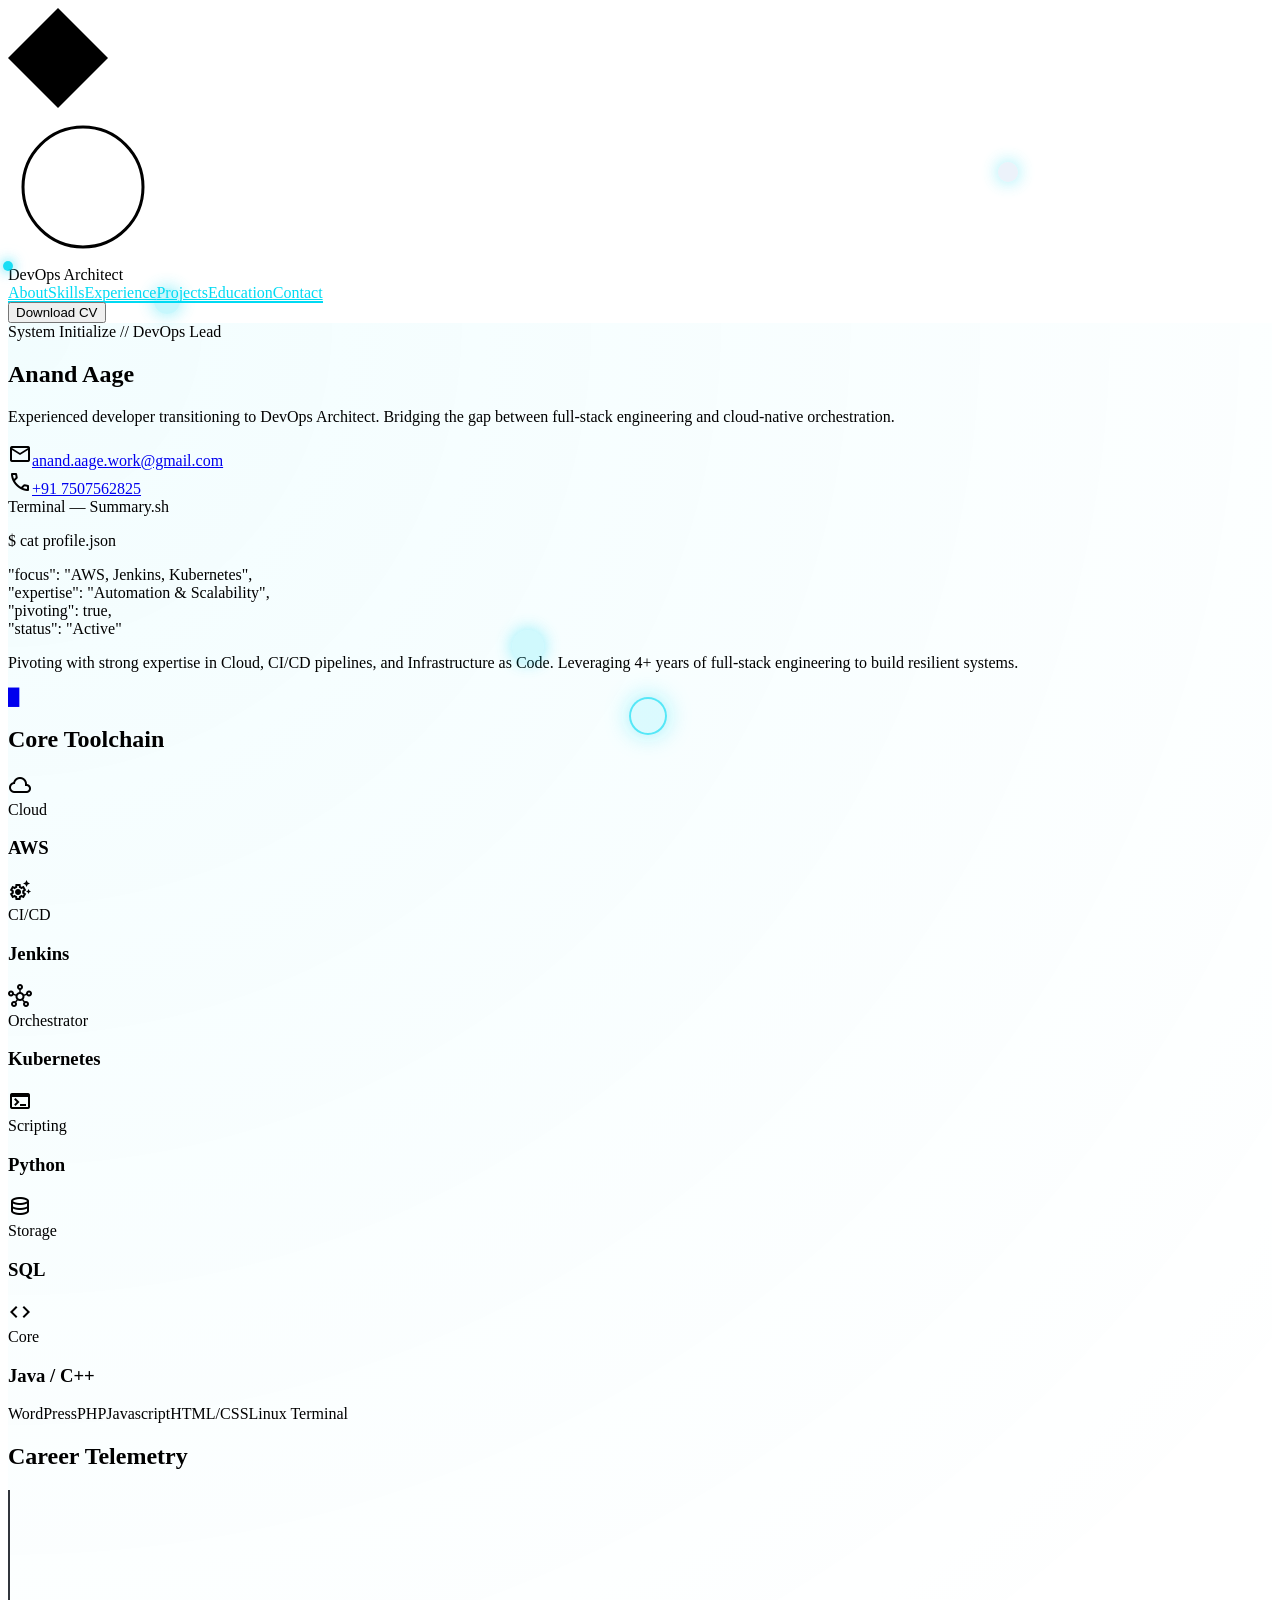
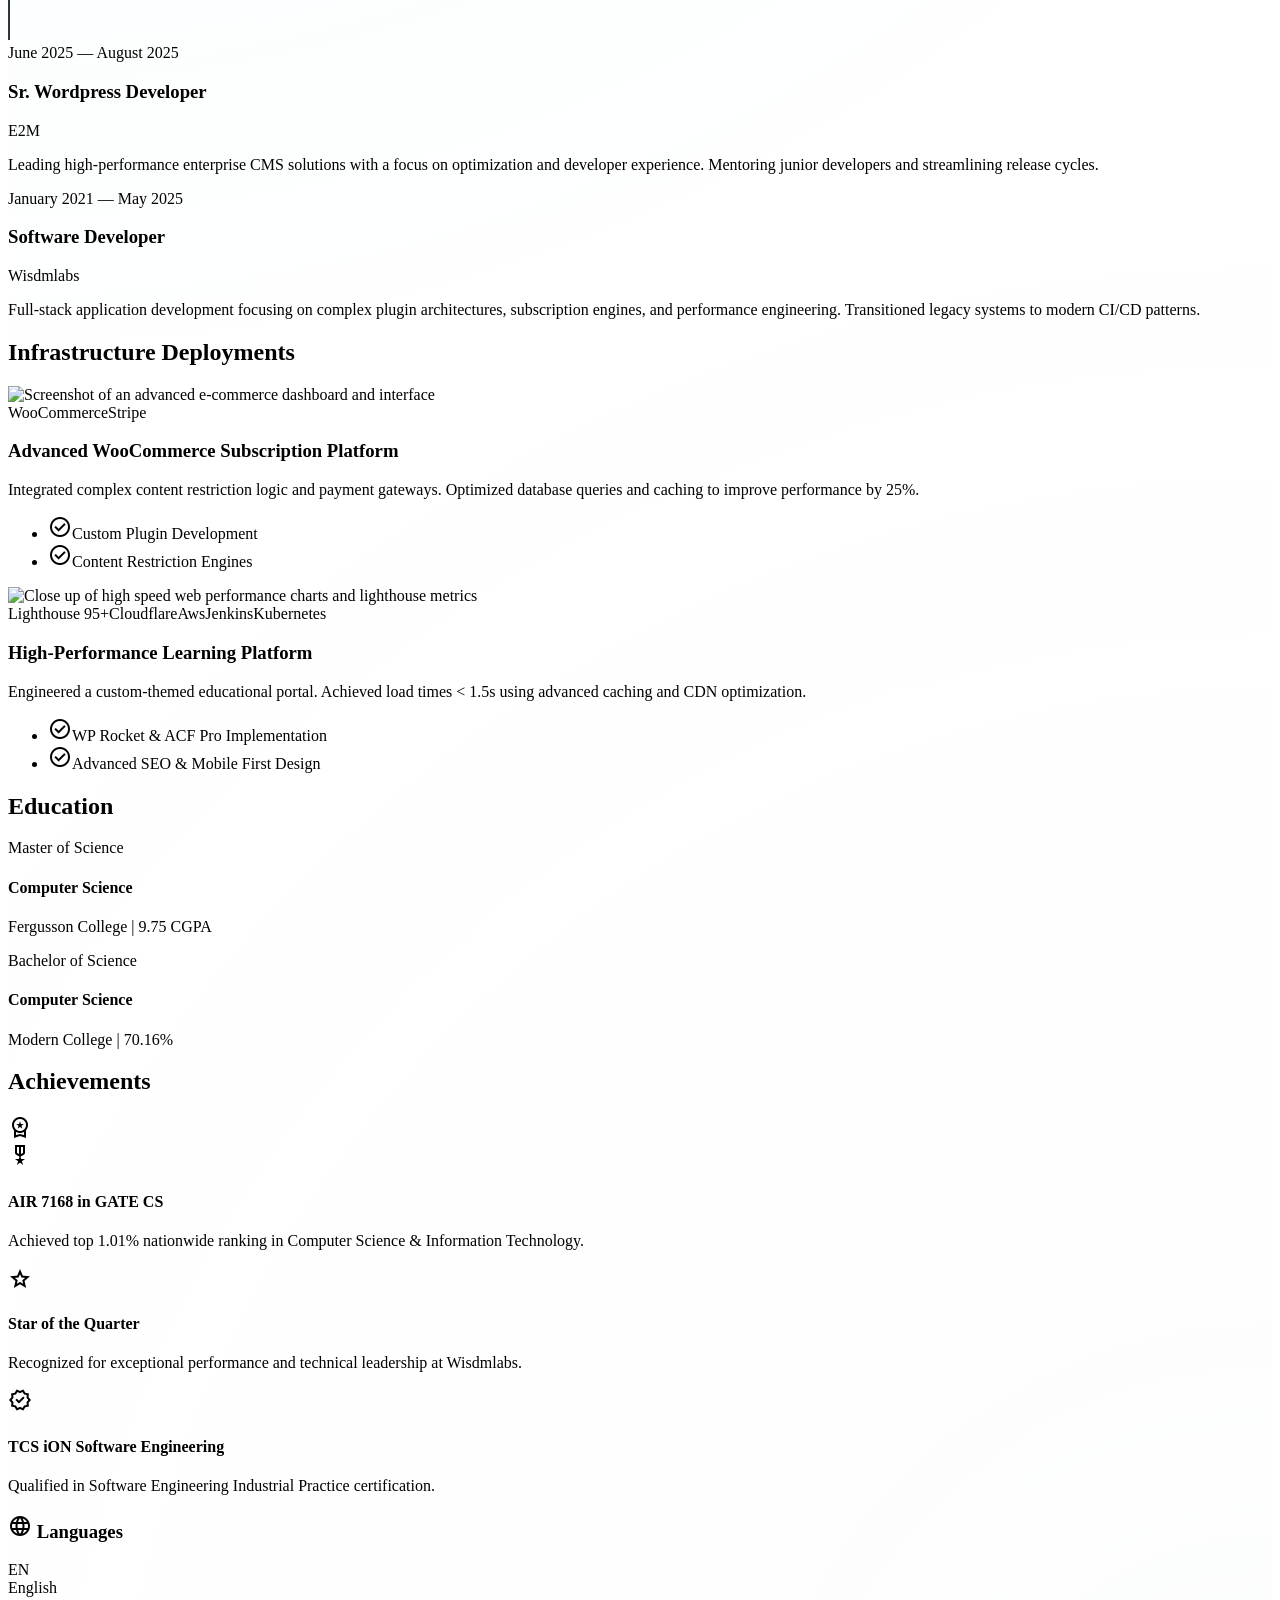
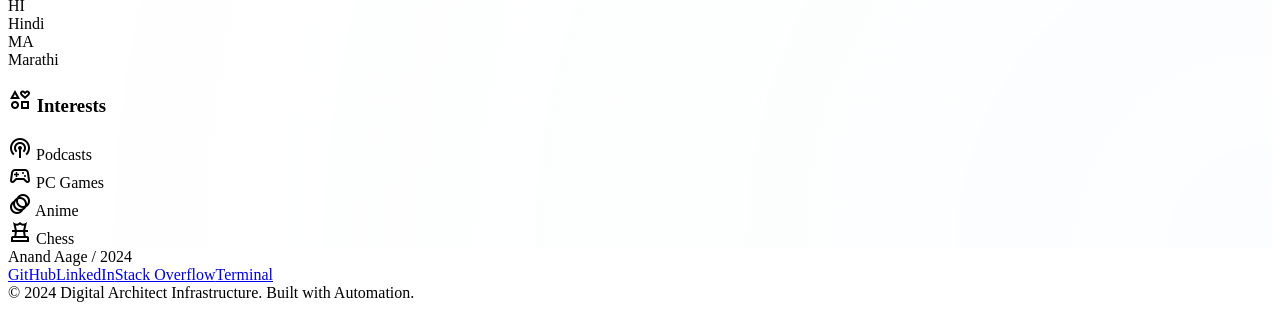
==== index.html @ aa376fa0 "Add structured content files for portfolio: achievements, education, experience, footer, hero, meta," ====
<!DOCTYPE html>
<html class="dark scroll-smooth" lang="en">
<head>
<meta charset="utf-8"/>
<meta content="width=device-width, initial-scale=1.0" name="viewport"/>
<title>Portfolio</title>
<script src="https://cdn.tailwindcss.com?plugins=forms,container-queries"></script>
<link href="https://fonts.googleapis.com/css2?family=Space+Grotesk:wght@300;400;500;600;700&amp;family=Inter:wght@300;400;500;600&amp;family=Manrope:wght@500;700&amp;family=JetBrains+Mono&amp;display=swap" rel="stylesheet"/>
<link href="https://fonts.googleapis.com/css2?family=Material+Symbols+Outlined:wght,FILL@100..700,0..1&amp;display=swap" rel="stylesheet"/>
<script id="tailwind-config">
      tailwind.config = {
        darkMode: "class",
        theme: {
          extend: {
            colors: {
              "on-secondary": "#263046",
              "tertiary": "#afc9ea",
              "on-secondary-fixed-variant": "#3c475d",
              "surface-bright": "#353940",
              "on-background": "#dfe2eb",
              "on-primary": "#00363d",
              "on-secondary-fixed": "#101b30",
              "primary-fixed": "#9cf0ff",
              "secondary-container": "#3e4960",
              "inverse-on-surface": "#2d3137",
              "on-secondary-container": "#adb8d3",
              "on-tertiary-fixed-variant": "#2f4865",
              "primary-container": "#001e22",
              "outline-variant": "#44474c",
              "secondary": "#bbc6e2",
              "primary-fixed-dim": "#00daf3",
              "on-tertiary": "#17324d",
              "inverse-surface": "#dfe2eb",
              "on-error": "#690005",
              "surface-dim": "#10141a",
              "surface-container-low": "#181c22",
              "tertiary-container": "#001b33",
              "on-surface-variant": "#c4c6cc",
              "on-primary-container": "#0090a1",
              "surface-tint": "#00daf3",
              "on-tertiary-fixed": "#001d36",
              "error": "#ffb4ab",
              "secondary-fixed": "#d7e2ff",
              "surface": "#10141a",
              "on-primary-fixed": "#001f24",
              "on-tertiary-container": "#6b85a4",
              "surface-container-highest": "#31353c",
              "on-surface": "#dfe2eb",
              "surface-variant": "#31353c",
              "tertiary-fixed": "#d1e4ff",
              "primary": "#00daf3",
              "surface-container": "#1c2026",
              "inverse-primary": "#006875",
              "outline": "#8e9196",
              "on-error-container": "#ffdad6",
              "secondary-fixed-dim": "#bbc6e2",
              "background": "#10141a",
              "surface-container-high": "#262a31",
              "surface-container-lowest": "#0a0e14",
              "error-container": "#93000a",
              "on-primary-fixed-variant": "#004f58",
              "tertiary-fixed-dim": "#afc9ea"
            },
            fontFamily: {
              "headline": ["Space Grotesk"],
              "body": ["Inter"],
              "label": ["Manrope"],
              "mono": ["JetBrains Mono"]
            },
            borderRadius: {"DEFAULT": "0.125rem", "lg": "0.25rem", "xl": "0.5rem", "full": "0.75rem"},
            animation: {
              'pulse-slow': 'pulse 4s cubic-bezier(0.4, 0, 0.6, 1) infinite',
              'float': 'float 6s ease-in-out infinite',
              'radar': 'radar 2s linear infinite',
              'draw': 'draw 2s ease-out forwards',
              'blink': 'blink 1s step-start infinite',
            },
            keyframes: {
              float: {
                '0%, 100%': { transform: 'translateY(0px) rotate(0deg)' },
                '50%': { transform: 'translateY(-20px) rotate(5deg)' },
              },
              radar: {
                '0%': { transform: 'scale(1)', opacity: '0.5' },
                '100%': { transform: 'scale(2.5)', opacity: '0' },
              },
              draw: {
                'from': { 'stroke-dashoffset': '1000' },
                'to': { 'stroke-dashoffset': '0' }
              },
              blink: {
                '0%, 49%': { opacity: '1' },
                '50%, 100%': { opacity: '0' }
              }
            }
          },
        },
      }
    </script>
<style>
        .material-symbols-outlined {
            font-variation-settings: 'FILL' 0, 'wght' 400, 'GRAD' 0, 'opsz' 24;
        }
        .glass-panel {
            background: rgba(28, 32, 38, 0.7);
            backdrop-filter: blur(12px);
        }
        .ambient-glow-primary {
            box-shadow: 0 0 20px rgba(0, 218, 243, 0.1);
        }
        .hero-gradient {
            background: radial-gradient(circle at 0% 0%, rgba(0, 218, 243, 0.05) 0%, transparent 50%),
                        radial-gradient(circle at 100% 100%, rgba(175, 201, 234, 0.03) 0%, transparent 50%);
        }
        .nav-link.active {
            color: #00daf3;
            border-bottom: 2px solid #00daf3;
        }
        .timeline-line {
            stroke-dasharray: 1000;
            stroke-dashoffset: 1000;
        }
        .timeline-line.animate {
            animation: draw 3s ease-out forwards;
        }
        .hover-card-glow:hover {
            box-shadow: 0 0 30px rgba(0, 218, 243, 0.15);
            border-color: rgba(0, 218, 243, 0.3);
        }
        .floating-bubble {
            position: fixed;
            width: 26px;
            height: 26px;
            border-radius: 9999px;
            background: rgba(0, 218, 243, 0.28);
            box-shadow: 0 0 18px rgba(0, 218, 243, 0.6);
            z-index: 10;
            transition: transform 0.25s ease, opacity 0.25s ease;
            opacity: 0.8;
            cursor: pointer;
        }
        .floating-bubble:hover {
            transform: scale(1.4) translateY(-8px);
            opacity: 1;
            box-shadow: 0 0 32px rgba(0, 218, 243, 0.8);
        }

        #cursor-dot, #cursor-ring {
            position: fixed;
            pointer-events: none;
            z-index: 100;
            mix-blend-mode: screen;
            transform: translate3d(-50%, -50%, 0);
            opacity: 0.95;
        }
        #cursor-dot {
            width: 10px;
            height: 10px;
            border-radius: 50%;
            background: rgba(0, 218, 243, 0.95);
            box-shadow: 0 0 12px rgba(0, 218, 243, 0.85), 0 0 18px rgba(173, 232, 255, 0.45);
        }
        #cursor-ring {
            width: 34px;
            height: 34px;
            border: 2px solid rgba(0, 218, 243, 0.65);
            border-radius: 50%;
            background: rgba(0, 218, 243, 0.12);
            box-shadow: 0 0 24px rgba(0, 218, 243, 0.4);
            transition: width 0.24s ease, height 0.24s ease, border-color 0.24s ease, opacity 0.24s ease;
        }
        .cursor-hover {
            width: 44px !important;
            height: 44px !important;
            border-color: rgba(0, 218, 243, 1) !important;
            opacity: 1 !important;
        }

        @media (pointer: fine) {
            body, a, button, input {
                cursor: none !important;
            }
        }

        @media (pointer: coarse) {
            #cursor-dot, #cursor-ring {
                display: none !important;
            }
            body, a, button, input {
                cursor: auto !important;
            }
        }
    </style>
    <script src="https://cdn.jsdelivr.net/npm/gsap@3.12.2/dist/gsap.min.js"></script>
</head>
<body class="bg-background text-on-background font-body selection:bg-primary/30 relative">
<div class="page-bg fixed inset-0 pointer-events-none overflow-hidden z-0" aria-hidden="true">
<div class="absolute top-20 left-10 text-primary/5 animate-float">
<svg fill="currentColor" height="100" viewbox="0 0 100 100" width="100"><path d="M50 0 L100 50 L50 100 L0 50 Z"></path></svg>
</div>
<div class="absolute bottom-40 right-10 text-primary/5 animate-float" style="animation-delay: 2s;">
<svg fill="currentColor" height="150" viewbox="0 0 100 100" width="150"><circle cx="50" cy="50" fill="none" r="40" stroke="currentColor" stroke-width="2"></circle></svg>
</div>
</div>
<div id="floating-bubbles" class="floating-bubbles fixed inset-0 z-10" aria-hidden="true">
    <div class="floating-bubble" data-speed="0.18" style="left: 12%; top: 32%; pointer-events: auto;"></div>
    <div class="floating-bubble" data-speed="0.24" style="left: 78%; top: 18%; width: 20px; height: 20px; background: rgba(175, 201, 234, 0.3); pointer-events: auto;"></div>
    <div class="floating-bubble" data-speed="0.12" style="left: 40%; top: 70%; width: 32px; height: 32px; background: rgba(0, 218, 243, 0.2); pointer-events: auto;"></div>
</div>
<div id="cursor-dot"></div>
<div id="cursor-ring"></div>
<header class="site-header fixed top-0 w-full z-50 bg-[#0D1B2A]/70 backdrop-blur-xl shadow-[0_0_20px_rgba(0,218,243,0.1)]">
<div class="site-header__inner flex justify-between items-center px-8 py-4 max-w-7xl mx-auto">
<div class="site-brand text-2xl font-black text-[#00daf3] tracking-tighter font-headline"></div>
<nav class="site-nav hidden md:flex items-center space-gap-8 gap-8" aria-label="Primary">
<div class="site-nav__links flex items-center gap-8" id="nav-links"></div>
</nav>
<button type="button" class="site-header__cv bg-gradient-to-br from-primary to-on-primary-container px-6 py-2 rounded-lg text-on-primary font-headline font-bold text-sm scale-95 active:scale-90 transition-all hover:scale-100 hover:shadow-[0_0_15px_rgba(0,218,243,0.5)]"></button>
</div>
</header>
<main class="site-main relative z-10 pt-24 pb-20 max-w-7xl mx-auto px-6 md:px-12 hero-gradient">
<section class="hero section-about mb-32 mt-12 grid grid-cols-1 lg:grid-cols-12 gap-12 items-center" id="about">
<div class="hero__intro lg:col-span-7">
<span class="hero__eyebrow font-label text-primary text-sm tracking-[0.2em] uppercase mb-4 block animate-pulse"></span>
<h1 class="hero__title font-headline text-6xl md:text-8xl font-bold tracking-tighter text-on-surface mb-6 leading-none">
                <span class="hero__name-first"></span><span class="hero__name-accent text-primary"></span>
</h1>
<p class="hero__tagline text-xl md:text-2xl text-on-surface-variant font-light leading-relaxed mb-8 max-w-2xl"></p>
<div class="hero__contact flex flex-wrap gap-4 items-center">
<div class="hero__contact-chips flex flex-wrap gap-4 items-center"></div>
</div>
</div>
<div class="hero__aside lg:col-span-5 relative">
<div class="hero-terminal bg-surface-container-lowest p-1 rounded-2xl border border-outline-variant/20 shadow-2xl relative overflow-hidden group hover:shadow-primary/10 transition-shadow">
<div class="hero-terminal__chrome flex items-center gap-2 px-4 py-3 bg-surface-container-highest/50 rounded-t-xl">
<div class="flex gap-1.5">
<div class="w-3 h-3 rounded-full bg-red-500/50"></div>
<div class="w-3 h-3 rounded-full bg-yellow-500/50"></div>
<div class="w-3 h-3 rounded-full bg-green-500/50"></div>
</div>
<span class="hero-terminal__title text-[10px] font-mono text-outline uppercase tracking-widest ml-4"></span>
</div>
<div class="hero-terminal__body-wrap p-6 font-mono text-sm leading-relaxed space-y-4">
<p class="hero-terminal__prompt text-secondary"><span class="hero-terminal__command"></span></p>
<div class="hero-terminal__json pl-4 text-on-surface-variant"></div>
<p class="hero-terminal__body text-on-surface/80"></p>
<p class="hero-terminal__footer text-on-surface/80">
    <a class="hero-terminal__cursor-link inline-block animate-blink cursor-pointer hover:text-primary transition-colors" href="#">█</a>
</p>
</div>
</div>
</div>
</section>
<section class="section-toolchain section-skills mb-32" id="skills">
<div class="section-heading section-toolchain__heading flex items-center justify-between mb-12">
<h2 class="section-heading__title font-headline text-4xl font-bold tracking-tight"><span class="section-heading__plain"></span> <span class="section-heading__accent text-primary"></span></h2>
<div class="section-heading__rule h-[1px] flex-grow ml-8 bg-gradient-to-r from-outline-variant/30 to-transparent"></div>
</div>
<div class="toolchain-grid grid grid-cols-2 md:grid-cols-4 lg:grid-cols-6 gap-4"></div>
<div class="skill-tags mt-8 flex flex-wrap gap-2"></div>
</section>
<section class="section-career section-experience mb-32" id="experience">
<h2 class="section-career__title font-headline text-4xl font-bold tracking-tight mb-12"><span class="section-career__plain"></span> <span class="section-career__accent text-primary"></span></h2>
<div class="timeline relative pl-8">
<div class="timeline__rail absolute left-0 top-0 bottom-0 w-1 overflow-hidden pointer-events-none">
<svg class="h-full w-2" preserveaspectratio="none">
<line stroke="#31353c" stroke-width="2" x1="1" x2="1" y1="0" y2="100%"></line>
<line class="timeline-line animate" stroke="#00daf3" stroke-width="2" x1="1" x2="1" y1="0" y2="100%"></line>
</svg>
</div>
<div class="timeline__entries space-y-16"></div>
</div>
</section>
<section class="section-projects mb-32" id="projects">
<h2 class="section-projects__title font-headline text-4xl font-bold tracking-tight mb-12"><span class="section-projects__plain"></span> <span class="section-projects__accent text-primary"></span></h2>
<div class="projects-grid grid grid-cols-1 md:grid-cols-2 gap-8"></div>
</section>
<section class="section-education-achievements mb-32 grid grid-cols-1 lg:grid-cols-2 gap-12" id="education">
<div class="section-education">
<h2 class="section-education__heading font-headline text-4xl font-bold tracking-tight mb-8 text-on-surface"></h2>
<div class="education-list space-y-8"></div>
</div>
<div class="section-achievements">
<h2 class="section-achievements__heading font-headline text-4xl font-bold tracking-tight mb-8 text-on-surface"></h2>
<div class="achievements-list bg-surface-container p-8 rounded-2xl relative overflow-hidden group hover-card-glow transition-all">
<div class="achievements-list__decoration absolute -right-12 -bottom-12 text-primary opacity-5 group-hover:rotate-12 group-hover:scale-110 transition-transform duration-700" aria-hidden="true">
<span class="material-symbols-outlined text-[12rem]">workspace_premium</span>
</div>
<div class="achievements-list__items space-y-6 relative z-10"></div>
</div>
</div>
</section>
<section class="section-personal grid grid-cols-1 md:grid-cols-2 gap-8 mb-32">
<div class="personal-languages personal-panel bg-surface-container-low p-8 rounded-3xl border border-outline-variant/10 hover-card-glow transition-all">
<h3 class="personal-panel__heading font-headline text-2xl font-bold mb-6 flex items-center gap-2"></h3>
<div class="language-grid grid grid-cols-3 gap-4"></div>
</div>
<div class="personal-interests personal-panel bg-surface-container-low p-8 rounded-3xl border border-outline-variant/10 hover-card-glow transition-all">
<h3 class="personal-panel__heading font-headline text-2xl font-bold mb-6 flex items-center gap-2"></h3>
<div class="interests-list flex flex-wrap gap-4"></div>
</div>
</section>
</main>
<footer class="site-footer bg-[#0a0e14] w-full py-12 border-t border-[#44474c]/15 relative z-10" id="contact">
<div class="site-footer__inner flex flex-col md:flex-row justify-between items-center px-8 max-w-7xl mx-auto gap-6">
<div class="site-footer__name text-lg font-bold text-[#dfe2eb] font-headline"></div>
<nav class="site-footer__social flex gap-8 font-['Inter'] text-sm tracking-wide" aria-label="Social"></nav>
<div class="site-footer__copyright text-[#dfe2eb]/60 text-xs text-center md:text-right"></div>
</div>
</footer>
<script defer src="js/portfolio.js"></script>
</body>
</html>
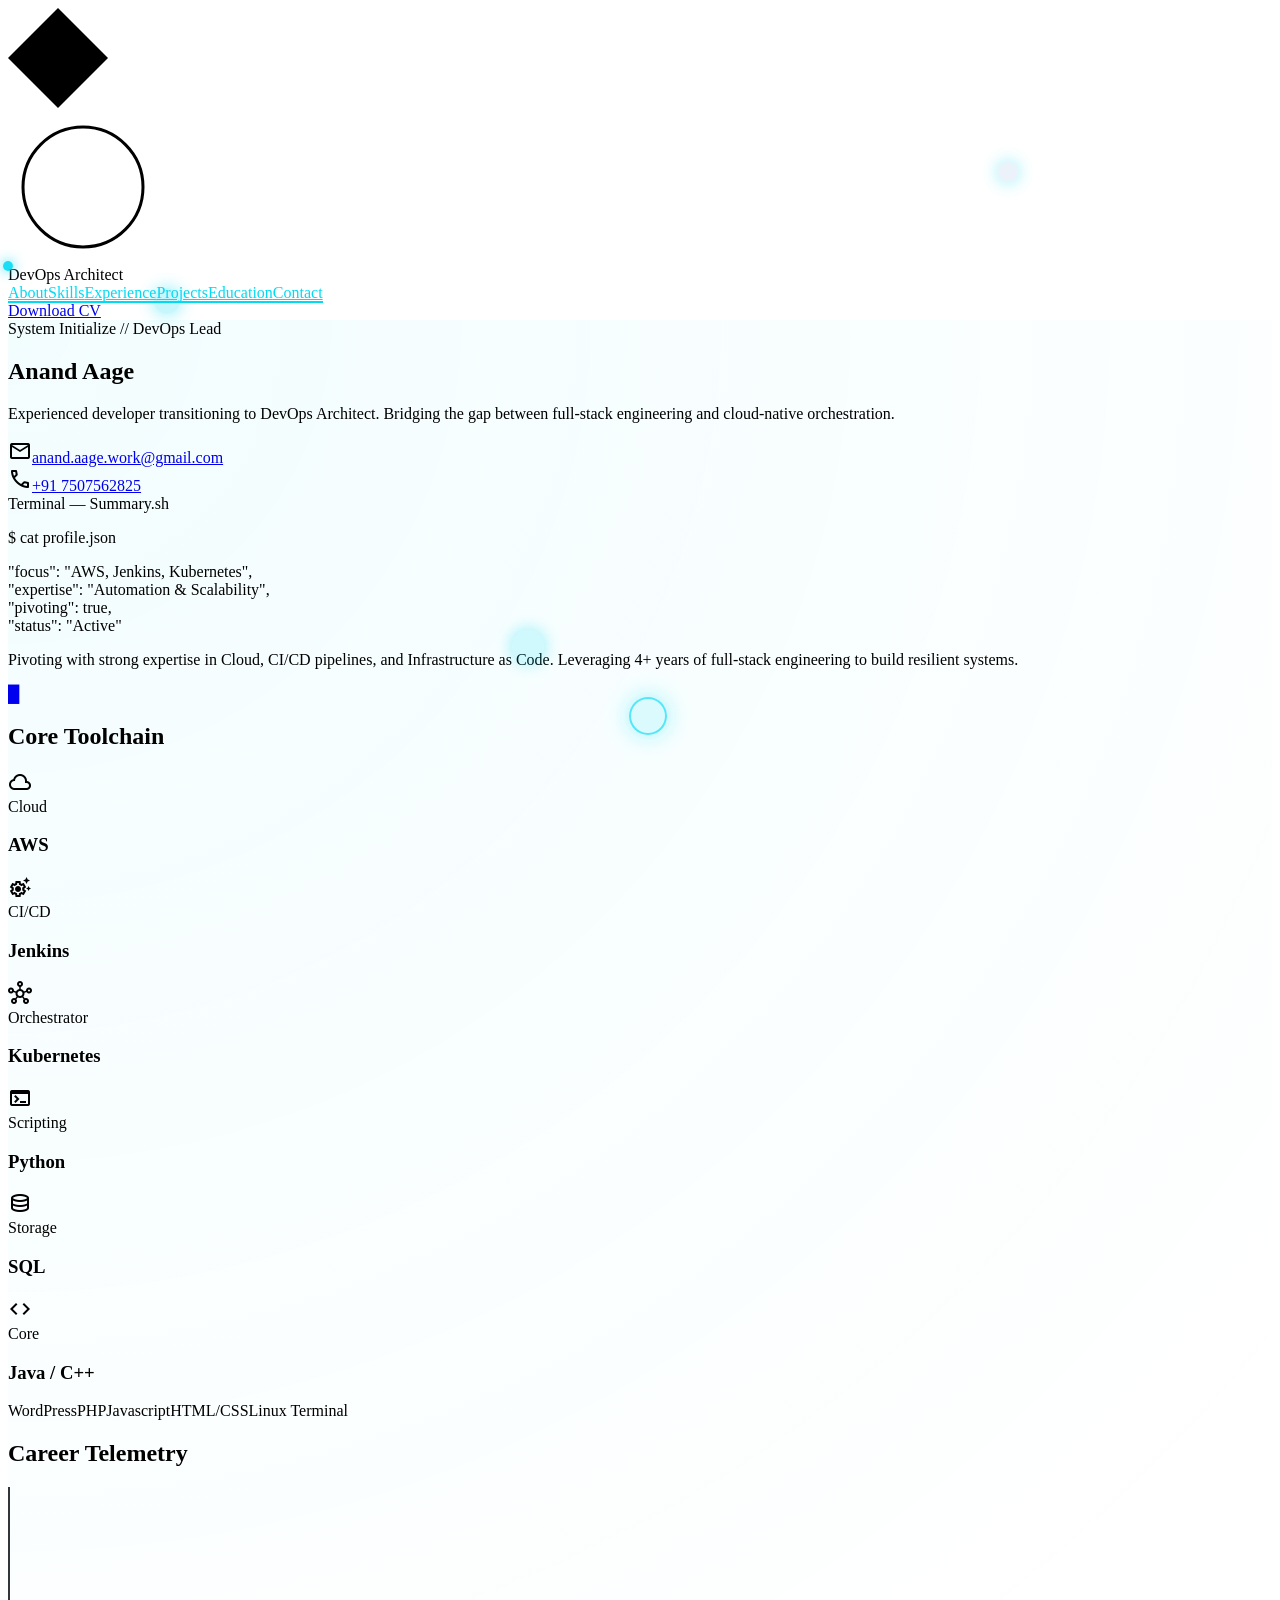
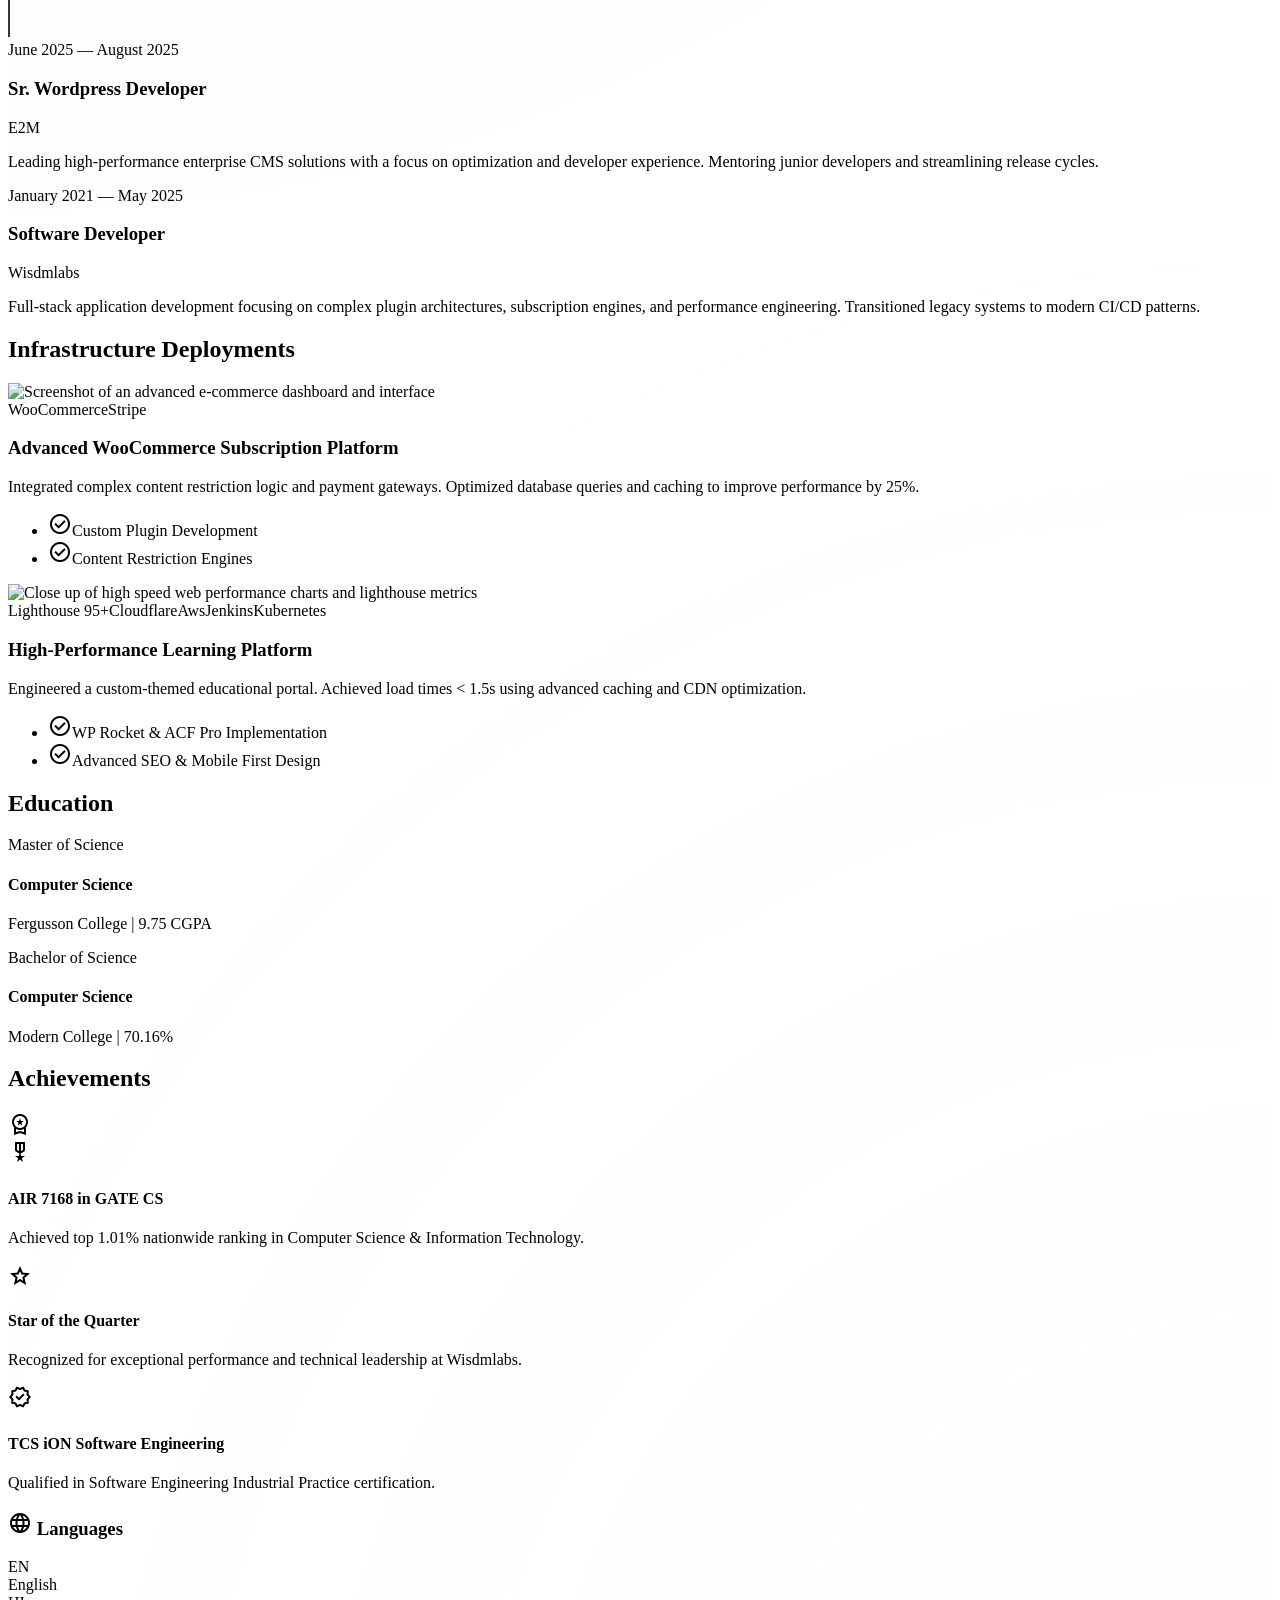
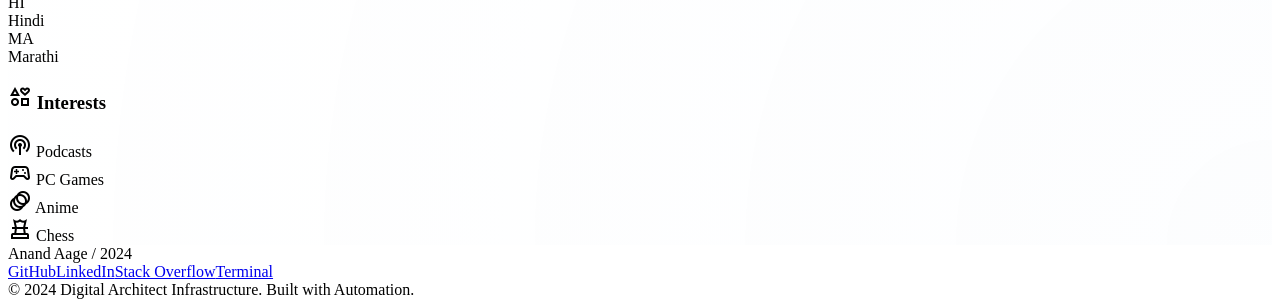
==== commit 3942db8b: "Add CV download functionality: create cv.php to serve the latest PDF resume, update index.html for C" ====
--- a/index.html
+++ b/index.html
@@ -215,7 +215,7 @@
 <nav class="site-nav hidden md:flex items-center space-gap-8 gap-8" aria-label="Primary">
 <div class="site-nav__links flex items-center gap-8" id="nav-links"></div>
 </nav>
-<button type="button" class="site-header__cv bg-gradient-to-br from-primary to-on-primary-container px-6 py-2 rounded-lg text-on-primary font-headline font-bold text-sm scale-95 active:scale-90 transition-all hover:scale-100 hover:shadow-[0_0_15px_rgba(0,218,243,0.5)]"></button>
+<a class="site-header__cv inline-flex items-center justify-center bg-gradient-to-br from-primary to-on-primary-container px-6 py-2 rounded-lg text-on-primary font-headline font-bold text-sm scale-95 active:scale-90 transition-all hover:scale-100 hover:shadow-[0_0_15px_rgba(0,218,243,0.5)] no-underline" href="cv.php"></a>
 </div>
 </header>
 <main class="site-main relative z-10 pt-24 pb-20 max-w-7xl mx-auto px-6 md:px-12 hero-gradient">
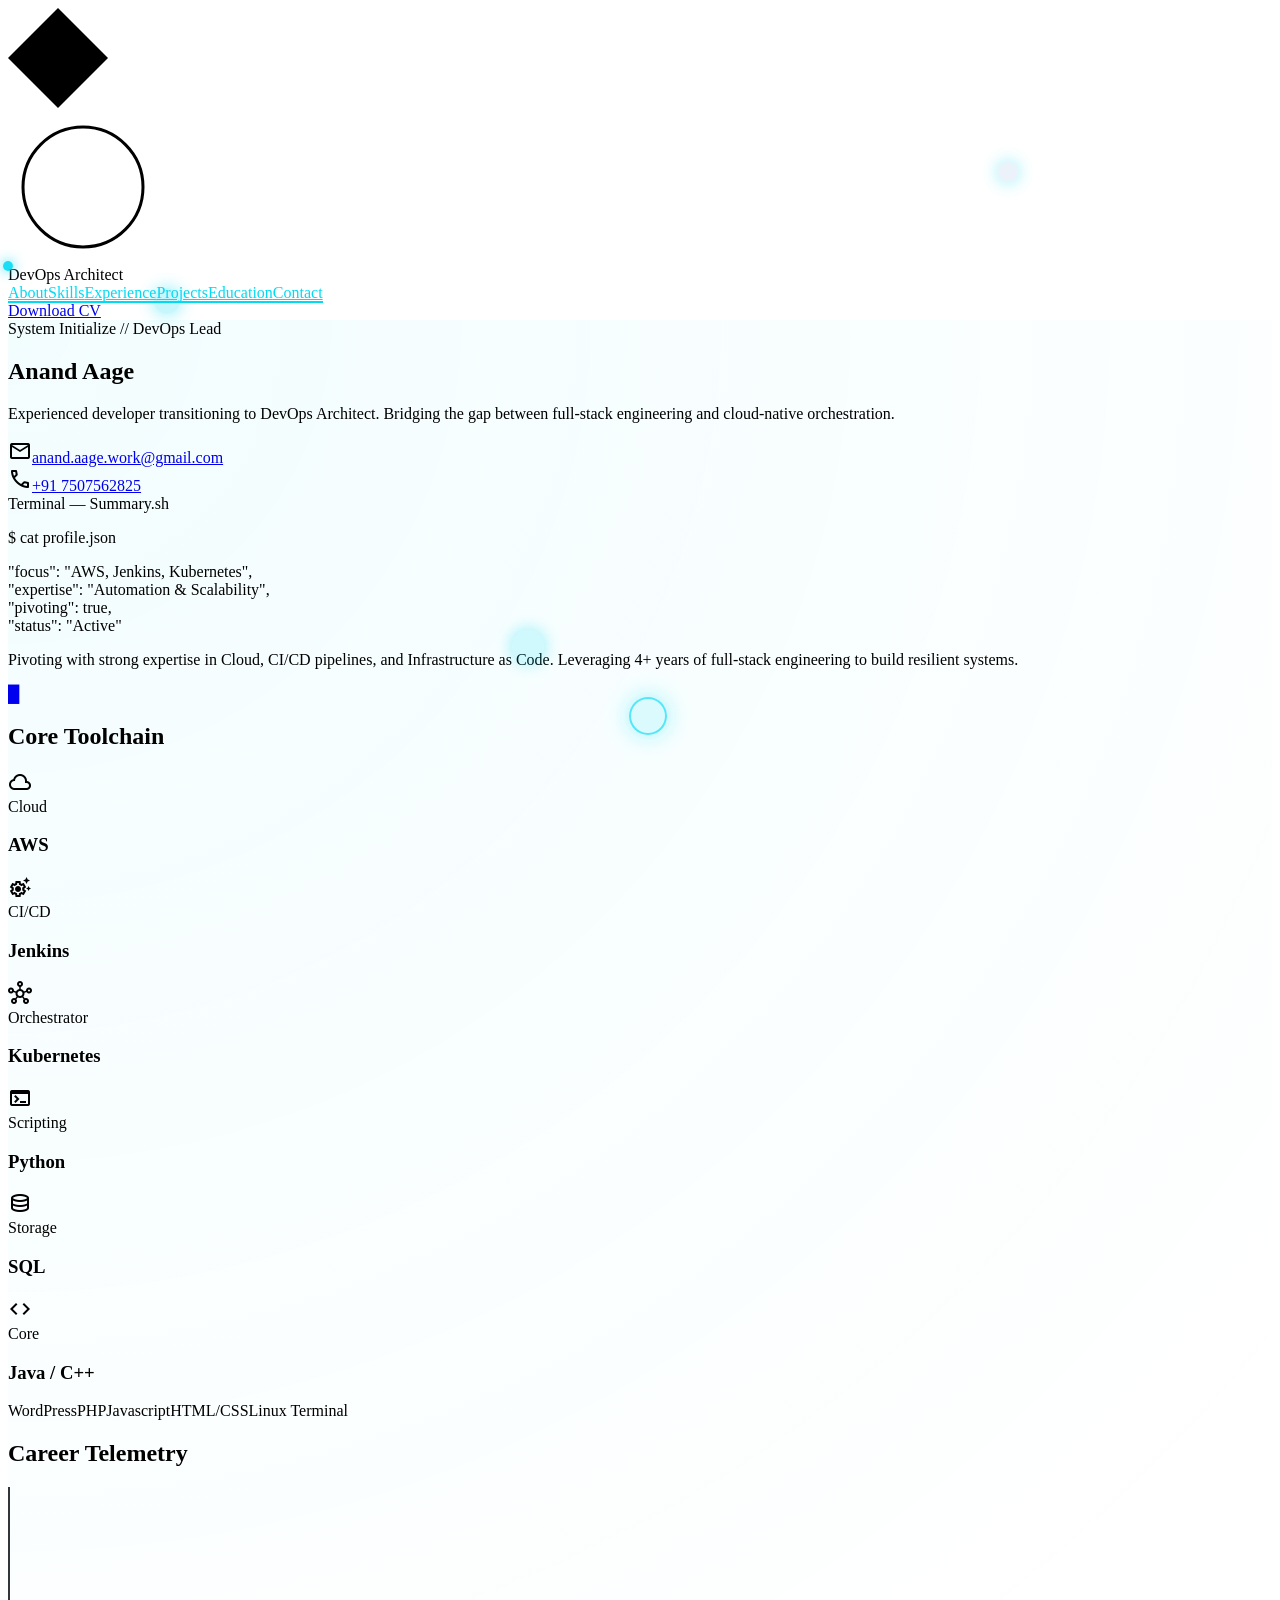
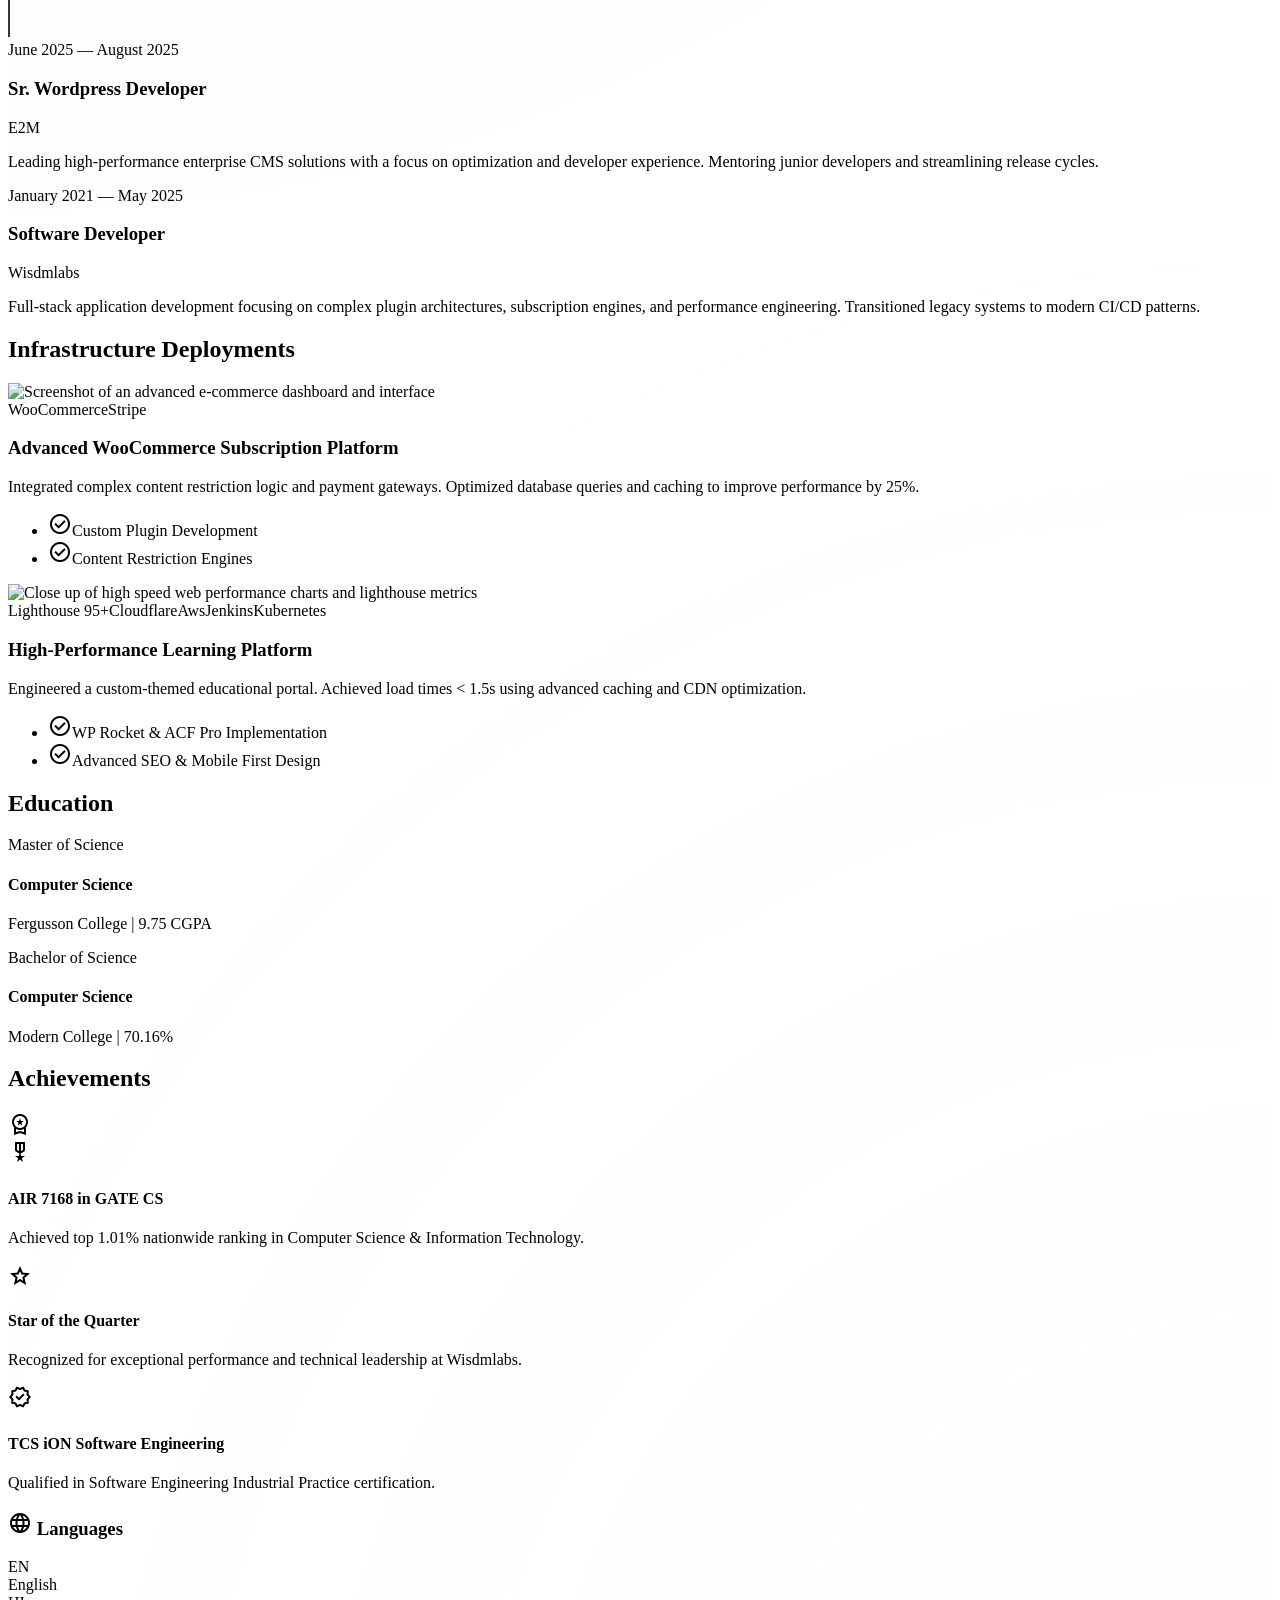
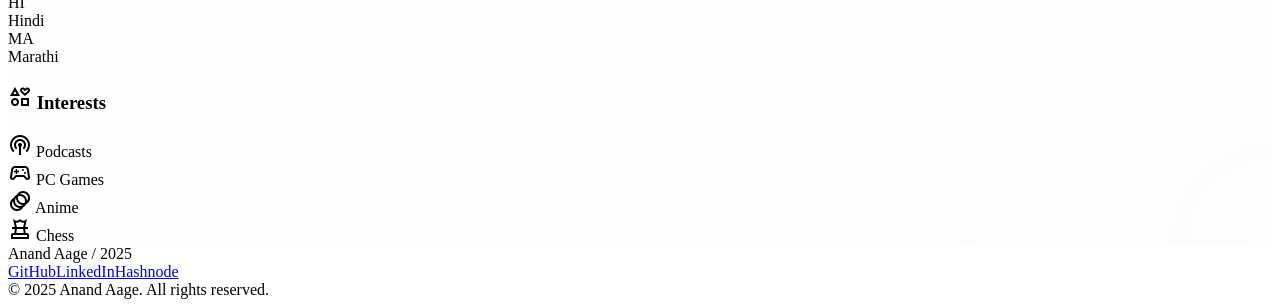
==== commit 268107a2: "Update hero name styling in index.html" ====
--- a/index.html
+++ b/index.html
@@ -1,313 +1,303 @@
 <!DOCTYPE html>
-<html class="dark scroll-smooth" lang="en">
+<html class="dark" lang="en">
+
 <head>
-<meta charset="utf-8"/>
-<meta content="width=device-width, initial-scale=1.0" name="viewport"/>
-<title>Portfolio</title>
-<script src="https://cdn.tailwindcss.com?plugins=forms,container-queries"></script>
-<link href="https://fonts.googleapis.com/css2?family=Space+Grotesk:wght@300;400;500;600;700&amp;family=Inter:wght@300;400;500;600&amp;family=Manrope:wght@500;700&amp;family=JetBrains+Mono&amp;display=swap" rel="stylesheet"/>
-<link href="https://fonts.googleapis.com/css2?family=Material+Symbols+Outlined:wght,FILL@100..700,0..1&amp;display=swap" rel="stylesheet"/>
-<script id="tailwind-config">
-      tailwind.config = {
-        darkMode: "class",
-        theme: {
-          extend: {
-            colors: {
-              "on-secondary": "#263046",
-              "tertiary": "#afc9ea",
-              "on-secondary-fixed-variant": "#3c475d",
-              "surface-bright": "#353940",
-              "on-background": "#dfe2eb",
-              "on-primary": "#00363d",
-              "on-secondary-fixed": "#101b30",
-              "primary-fixed": "#9cf0ff",
-              "secondary-container": "#3e4960",
-              "inverse-on-surface": "#2d3137",
-              "on-secondary-container": "#adb8d3",
-              "on-tertiary-fixed-variant": "#2f4865",
-              "primary-container": "#001e22",
-              "outline-variant": "#44474c",
-              "secondary": "#bbc6e2",
-              "primary-fixed-dim": "#00daf3",
-              "on-tertiary": "#17324d",
-              "inverse-surface": "#dfe2eb",
-              "on-error": "#690005",
-              "surface-dim": "#10141a",
-              "surface-container-low": "#181c22",
-              "tertiary-container": "#001b33",
-              "on-surface-variant": "#c4c6cc",
-              "on-primary-container": "#0090a1",
-              "surface-tint": "#00daf3",
-              "on-tertiary-fixed": "#001d36",
-              "error": "#ffb4ab",
-              "secondary-fixed": "#d7e2ff",
-              "surface": "#10141a",
-              "on-primary-fixed": "#001f24",
-              "on-tertiary-container": "#6b85a4",
-              "surface-container-highest": "#31353c",
-              "on-surface": "#dfe2eb",
-              "surface-variant": "#31353c",
-              "tertiary-fixed": "#d1e4ff",
-              "primary": "#00daf3",
-              "surface-container": "#1c2026",
-              "inverse-primary": "#006875",
-              "outline": "#8e9196",
-              "on-error-container": "#ffdad6",
-              "secondary-fixed-dim": "#bbc6e2",
-              "background": "#10141a",
-              "surface-container-high": "#262a31",
-              "surface-container-lowest": "#0a0e14",
-              "error-container": "#93000a",
-              "on-primary-fixed-variant": "#004f58",
-              "tertiary-fixed-dim": "#afc9ea"
+    <meta charset="utf-8" />
+    <meta content="width=device-width, initial-scale=1.0" name="viewport" />
+    
+    <title>Anand Aage | Full Stack Developer & Software Engineer</title>
+    <meta name="title" content="Anand Aage | Full Stack Developer & Software Engineer">
+    <meta name="description" content="Professional portfolio of Anand Aage. Specializing in React, Node.js, and high-performance web architecture. View my technical projects and experience.">
+    <meta name="keywords" content="Anand Aage, Full Stack Developer, Software Engineer, React Developer, GitHub Resume, Portfolio">
+    <meta name="robots" content="index, follow">
+
+    <link rel="icon" type="image/svg+xml" href="data:image/svg+xml,<svg xmlns=%22http://www.w3.org/2000/svg%22 viewBox=%220 0 100 100%22><rect width=%22100%22 height=%22100%22 rx=%2220%22 fill=%22%2310141a%22/><text y=%2272%22 x=%225%22 font-family=%22monospace%22 font-weight=%22bold%22 font-size=%2270%22 fill=%22%2300daf3%22>&lt;/&gt;</text></svg>">
+
+    <script type="application/ld+json">
+    {
+      "@context": "https://schema.org",
+      "@type": "Person",
+      "name": "Anand Aage",
+      "url": "https://anandaage123.github.io/resume/",
+      "jobTitle": "Software Engineer",
+      "knowsAbout": ["Full Stack Development", "React", "Node.js", "Tailwind CSS"],
+      "sameAs": [
+        "https://github.com/anandaage123"
+      ]
+    }
+    </script>
+
+    <script src="https://cdn.tailwindcss.com?plugins=forms,container-queries"></script>
+    <link href="https://fonts.googleapis.com/css2?family=Ubuntu+Mono:wght@400;700&amp;display=swap" rel="stylesheet" />
+    <link href="https://fonts.googleapis.com/css2?family=Material+Symbols+Outlined:wght,FILL@100..700,0..1&amp;display=swap" rel="stylesheet" />
+    <link rel="stylesheet" href="style.css" />
+
+    <script id="tailwind-config">
+        tailwind.config = {
+            darkMode: "class",
+            theme: {
+                extend: {
+                    colors: {
+                        "on-secondary": "#263046",
+                        "tertiary": "#afc9ea",
+                        "on-secondary-fixed-variant": "#3c475d",
+                        "surface-bright": "#353940",
+                        "on-background": "#dfe2eb",
+                        "on-primary": "#00363d",
+                        "on-secondary-fixed": "#101b30",
+                        "primary-fixed": "#9cf0ff",
+                        "secondary-container": "#3e4960",
+                        "inverse-on-surface": "#2d3137",
+                        "on-secondary-container": "#adb8d3",
+                        "on-tertiary-fixed-variant": "#2f4865",
+                        "primary-container": "#001e22",
+                        "outline-variant": "#44474c",
+                        "secondary": "#bbc6e2",
+                        "primary-fixed-dim": "#00daf3",
+                        "on-tertiary": "#17324d",
+                        "inverse-surface": "#dfe2eb",
+                        "on-error": "#690005",
+                        "surface-dim": "#10141a",
+                        "surface-container-low": "#181c22",
+                        "tertiary-container": "#001b33",
+                        "on-surface-variant": "#c4c6cc",
+                        "on-primary-container": "#0090a1",
+                        "surface-tint": "#00daf3",
+                        "on-tertiary-fixed": "#001d36",
+                        "error": "#ffb4ab",
+                        "secondary-fixed": "#d7e2ff",
+                        "surface": "#10141a",
+                        "on-primary-fixed": "#001f24",
+                        "on-tertiary-container": "#6b85a4",
+                        "surface-container-highest": "#31353c",
+                        "on-surface": "#dfe2eb",
+                        "surface-variant": "#31353c",
+                        "tertiary-fixed": "#d1e4ff",
+                        "primary": "#00daf3",
+                        "surface-container": "#1c2026",
+                        "inverse-primary": "#006875",
+                        "outline": "#8e9196",
+                        "on-error-container": "#ffdad6",
+                        "secondary-fixed-dim": "#bbc6e2",
+                        "background": "#10141a",
+                        "surface-container-high": "#262a31",
+                        "surface-container-lowest": "#0a0e14",
+                        "error-container": "#93000a",
+                        "on-primary-fixed-variant": "#004f58",
+                        "tertiary-fixed-dim": "#afc9ea"
+                    },
+                    fontFamily: {
+                        "headline": ["'Neue Helvetica'", "-apple-system", "BlinkMacSystemFont", "'Helvetica Neue'", "Helvetica", "Arial", "sans-serif"],
+                        "body": ["'Neue Helvetica'", "-apple-system", "BlinkMacSystemFont", "'Helvetica Neue'", "Helvetica", "Arial", "sans-serif"],
+                        "label": ["'Neue Helvetica'", "-apple-system", "BlinkMacSystemFont", "'Helvetica Neue'", "Helvetica", "Arial", "sans-serif"],
+                        "mono": ["'Ubuntu Mono'", "ui-monospace", "SFMono-Regular", "Menlo", "Monaco", "Consolas", "'Liberation Mono'", "Courier New", "monospace"]
+                    },
+                    borderRadius: { "DEFAULT": "0.125rem", "lg": "0.25rem", "xl": "0.5rem", "full": "0.75rem" },
+                    animation: {
+                        'pulse-slow': 'pulse 4s cubic-bezier(0.4, 0, 0.6, 1) infinite',
+                        'float': 'float 6s ease-in-out infinite',
+                        'radar': 'radar 2s linear infinite',
+                        'draw': 'draw 2s ease-out forwards',
+                        'blink': 'blink 1s step-start infinite',
+                    },
+                    keyframes: {
+                        float: {
+                            '0%, 100%': { transform: 'translateY(0px) rotate(0deg)' },
+                            '50%': { transform: 'translateY(-20px) rotate(5deg)' },
+                        },
+                        radar: {
+                            '0%': { transform: 'scale(1)', opacity: '0.5' },
+                            '100%': { transform: 'scale(2.5)', opacity: '0' },
+                        },
+                        draw: {
+                            'from': { 'stroke-dashoffset': '1000' },
+                            'to': { 'stroke-dashoffset': '0' }
+                        },
+                        blink: {
+                            '0%, 49%': { opacity: '1' },
+                            '50%, 100%': { opacity: '0' }
+                        }
+                    }
+                },
             },
-            fontFamily: {
-              "headline": ["Space Grotesk"],
-              "body": ["Inter"],
-              "label": ["Manrope"],
-              "mono": ["JetBrains Mono"]
-            },
-            borderRadius: {"DEFAULT": "0.125rem", "lg": "0.25rem", "xl": "0.5rem", "full": "0.75rem"},
-            animation: {
-              'pulse-slow': 'pulse 4s cubic-bezier(0.4, 0, 0.6, 1) infinite',
-              'float': 'float 6s ease-in-out infinite',
-              'radar': 'radar 2s linear infinite',
-              'draw': 'draw 2s ease-out forwards',
-              'blink': 'blink 1s step-start infinite',
-            },
-            keyframes: {
-              float: {
-                '0%, 100%': { transform: 'translateY(0px) rotate(0deg)' },
-                '50%': { transform: 'translateY(-20px) rotate(5deg)' },
-              },
-              radar: {
-                '0%': { transform: 'scale(1)', opacity: '0.5' },
-                '100%': { transform: 'scale(2.5)', opacity: '0' },
-              },
-              draw: {
-                'from': { 'stroke-dashoffset': '1000' },
-                'to': { 'stroke-dashoffset': '0' }
-              },
-              blink: {
-                '0%, 49%': { opacity: '1' },
-                '50%, 100%': { opacity: '0' }
-              }
-            }
-          },
-        },
-      }
+        }
     </script>
-<style>
-        .material-symbols-outlined {
-            font-variation-settings: 'FILL' 0, 'wght' 400, 'GRAD' 0, 'opsz' 24;
-        }
-        .glass-panel {
-            background: rgba(28, 32, 38, 0.7);
-            backdrop-filter: blur(12px);
-        }
-        .ambient-glow-primary {
-            box-shadow: 0 0 20px rgba(0, 218, 243, 0.1);
-        }
-        .hero-gradient {
-            background: radial-gradient(circle at 0% 0%, rgba(0, 218, 243, 0.05) 0%, transparent 50%),
-                        radial-gradient(circle at 100% 100%, rgba(175, 201, 234, 0.03) 0%, transparent 50%);
-        }
-        .nav-link.active {
-            color: #00daf3;
-            border-bottom: 2px solid #00daf3;
-        }
-        .timeline-line {
-            stroke-dasharray: 1000;
-            stroke-dashoffset: 1000;
-        }
-        .timeline-line.animate {
-            animation: draw 3s ease-out forwards;
-        }
-        .hover-card-glow:hover {
-            box-shadow: 0 0 30px rgba(0, 218, 243, 0.15);
-            border-color: rgba(0, 218, 243, 0.3);
-        }
-        .floating-bubble {
-            position: fixed;
-            width: 26px;
-            height: 26px;
-            border-radius: 9999px;
-            background: rgba(0, 218, 243, 0.28);
-            box-shadow: 0 0 18px rgba(0, 218, 243, 0.6);
-            z-index: 10;
-            transition: transform 0.25s ease, opacity 0.25s ease;
-            opacity: 0.8;
-            cursor: pointer;
-        }
-        .floating-bubble:hover {
-            transform: scale(1.4) translateY(-8px);
-            opacity: 1;
-            box-shadow: 0 0 32px rgba(0, 218, 243, 0.8);
-        }
-
-        #cursor-dot, #cursor-ring {
-            position: fixed;
-            pointer-events: none;
-            z-index: 100;
-            mix-blend-mode: screen;
-            transform: translate3d(-50%, -50%, 0);
-            opacity: 0.95;
-        }
-        #cursor-dot {
-            width: 10px;
-            height: 10px;
-            border-radius: 50%;
-            background: rgba(0, 218, 243, 0.95);
-            box-shadow: 0 0 12px rgba(0, 218, 243, 0.85), 0 0 18px rgba(173, 232, 255, 0.45);
-        }
-        #cursor-ring {
-            width: 34px;
-            height: 34px;
-            border: 2px solid rgba(0, 218, 243, 0.65);
-            border-radius: 50%;
-            background: rgba(0, 218, 243, 0.12);
-            box-shadow: 0 0 24px rgba(0, 218, 243, 0.4);
-            transition: width 0.24s ease, height 0.24s ease, border-color 0.24s ease, opacity 0.24s ease;
-        }
-        .cursor-hover {
-            width: 44px !important;
-            height: 44px !important;
-            border-color: rgba(0, 218, 243, 1) !important;
-            opacity: 1 !important;
-        }
-
-        @media (pointer: fine) {
-            body, a, button, input {
-                cursor: none !important;
-            }
-        }
-
-        @media (pointer: coarse) {
-            #cursor-dot, #cursor-ring {
-                display: none !important;
-            }
-            body, a, button, input {
-                cursor: auto !important;
-            }
-        }
-    </style>
+
     <script src="https://cdn.jsdelivr.net/npm/gsap@3.12.2/dist/gsap.min.js"></script>
 </head>
+
 <body class="bg-background text-on-background font-body selection:bg-primary/30 relative">
-<div class="page-bg fixed inset-0 pointer-events-none overflow-hidden z-0" aria-hidden="true">
-<div class="absolute top-20 left-10 text-primary/5 animate-float">
-<svg fill="currentColor" height="100" viewbox="0 0 100 100" width="100"><path d="M50 0 L100 50 L50 100 L0 50 Z"></path></svg>
-</div>
-<div class="absolute bottom-40 right-10 text-primary/5 animate-float" style="animation-delay: 2s;">
-<svg fill="currentColor" height="150" viewbox="0 0 100 100" width="150"><circle cx="50" cy="50" fill="none" r="40" stroke="currentColor" stroke-width="2"></circle></svg>
-</div>
-</div>
-<div id="floating-bubbles" class="floating-bubbles fixed inset-0 z-10" aria-hidden="true">
-    <div class="floating-bubble" data-speed="0.18" style="left: 12%; top: 32%; pointer-events: auto;"></div>
-    <div class="floating-bubble" data-speed="0.24" style="left: 78%; top: 18%; width: 20px; height: 20px; background: rgba(175, 201, 234, 0.3); pointer-events: auto;"></div>
-    <div class="floating-bubble" data-speed="0.12" style="left: 40%; top: 70%; width: 32px; height: 32px; background: rgba(0, 218, 243, 0.2); pointer-events: auto;"></div>
-</div>
-<div id="cursor-dot"></div>
-<div id="cursor-ring"></div>
-<header class="site-header fixed top-0 w-full z-50 bg-[#0D1B2A]/70 backdrop-blur-xl shadow-[0_0_20px_rgba(0,218,243,0.1)]">
-<div class="site-header__inner flex justify-between items-center px-8 py-4 max-w-7xl mx-auto">
-<div class="site-brand text-2xl font-black text-[#00daf3] tracking-tighter font-headline"></div>
-<nav class="site-nav hidden md:flex items-center space-gap-8 gap-8" aria-label="Primary">
-<div class="site-nav__links flex items-center gap-8" id="nav-links"></div>
-</nav>
-<a class="site-header__cv inline-flex items-center justify-center bg-gradient-to-br from-primary to-on-primary-container px-6 py-2 rounded-lg text-on-primary font-headline font-bold text-sm scale-95 active:scale-90 transition-all hover:scale-100 hover:shadow-[0_0_15px_rgba(0,218,243,0.5)] no-underline" href="cv.php"></a>
-</div>
-</header>
-<main class="site-main relative z-10 pt-24 pb-20 max-w-7xl mx-auto px-6 md:px-12 hero-gradient">
-<section class="hero section-about mb-32 mt-12 grid grid-cols-1 lg:grid-cols-12 gap-12 items-center" id="about">
-<div class="hero__intro lg:col-span-7">
-<span class="hero__eyebrow font-label text-primary text-sm tracking-[0.2em] uppercase mb-4 block animate-pulse"></span>
-<h1 class="hero__title font-headline text-6xl md:text-8xl font-bold tracking-tighter text-on-surface mb-6 leading-none">
-                <span class="hero__name-first"></span><span class="hero__name-accent text-primary"></span>
-</h1>
-<p class="hero__tagline text-xl md:text-2xl text-on-surface-variant font-light leading-relaxed mb-8 max-w-2xl"></p>
-<div class="hero__contact flex flex-wrap gap-4 items-center">
-<div class="hero__contact-chips flex flex-wrap gap-4 items-center"></div>
-</div>
-</div>
-<div class="hero__aside lg:col-span-5 relative">
-<div class="hero-terminal bg-surface-container-lowest p-1 rounded-2xl border border-outline-variant/20 shadow-2xl relative overflow-hidden group hover:shadow-primary/10 transition-shadow">
-<div class="hero-terminal__chrome flex items-center gap-2 px-4 py-3 bg-surface-container-highest/50 rounded-t-xl">
-<div class="flex gap-1.5">
-<div class="w-3 h-3 rounded-full bg-red-500/50"></div>
-<div class="w-3 h-3 rounded-full bg-yellow-500/50"></div>
-<div class="w-3 h-3 rounded-full bg-green-500/50"></div>
-</div>
-<span class="hero-terminal__title text-[10px] font-mono text-outline uppercase tracking-widest ml-4"></span>
-</div>
-<div class="hero-terminal__body-wrap p-6 font-mono text-sm leading-relaxed space-y-4">
-<p class="hero-terminal__prompt text-secondary"><span class="hero-terminal__command"></span></p>
-<div class="hero-terminal__json pl-4 text-on-surface-variant"></div>
-<p class="hero-terminal__body text-on-surface/80"></p>
-<p class="hero-terminal__footer text-on-surface/80">
-    <a class="hero-terminal__cursor-link inline-block animate-blink cursor-pointer hover:text-primary transition-colors" href="#">█</a>
-</p>
-</div>
-</div>
-</div>
-</section>
-<section class="section-toolchain section-skills mb-32" id="skills">
-<div class="section-heading section-toolchain__heading flex items-center justify-between mb-12">
-<h2 class="section-heading__title font-headline text-4xl font-bold tracking-tight"><span class="section-heading__plain"></span> <span class="section-heading__accent text-primary"></span></h2>
-<div class="section-heading__rule h-[1px] flex-grow ml-8 bg-gradient-to-r from-outline-variant/30 to-transparent"></div>
-</div>
-<div class="toolchain-grid grid grid-cols-2 md:grid-cols-4 lg:grid-cols-6 gap-4"></div>
-<div class="skill-tags mt-8 flex flex-wrap gap-2"></div>
-</section>
-<section class="section-career section-experience mb-32" id="experience">
-<h2 class="section-career__title font-headline text-4xl font-bold tracking-tight mb-12"><span class="section-career__plain"></span> <span class="section-career__accent text-primary"></span></h2>
-<div class="timeline relative pl-8">
-<div class="timeline__rail absolute left-0 top-0 bottom-0 w-1 overflow-hidden pointer-events-none">
-<svg class="h-full w-2" preserveaspectratio="none">
-<line stroke="#31353c" stroke-width="2" x1="1" x2="1" y1="0" y2="100%"></line>
-<line class="timeline-line animate" stroke="#00daf3" stroke-width="2" x1="1" x2="1" y1="0" y2="100%"></line>
-</svg>
-</div>
-<div class="timeline__entries space-y-16"></div>
-</div>
-</section>
-<section class="section-projects mb-32" id="projects">
-<h2 class="section-projects__title font-headline text-4xl font-bold tracking-tight mb-12"><span class="section-projects__plain"></span> <span class="section-projects__accent text-primary"></span></h2>
-<div class="projects-grid grid grid-cols-1 md:grid-cols-2 gap-8"></div>
-</section>
-<section class="section-education-achievements mb-32 grid grid-cols-1 lg:grid-cols-2 gap-12" id="education">
-<div class="section-education">
-<h2 class="section-education__heading font-headline text-4xl font-bold tracking-tight mb-8 text-on-surface"></h2>
-<div class="education-list space-y-8"></div>
-</div>
-<div class="section-achievements">
-<h2 class="section-achievements__heading font-headline text-4xl font-bold tracking-tight mb-8 text-on-surface"></h2>
-<div class="achievements-list bg-surface-container p-8 rounded-2xl relative overflow-hidden group hover-card-glow transition-all">
-<div class="achievements-list__decoration absolute -right-12 -bottom-12 text-primary opacity-5 group-hover:rotate-12 group-hover:scale-110 transition-transform duration-700" aria-hidden="true">
-<span class="material-symbols-outlined text-[12rem]">workspace_premium</span>
-</div>
-<div class="achievements-list__items space-y-6 relative z-10"></div>
-</div>
-</div>
-</section>
-<section class="section-personal grid grid-cols-1 md:grid-cols-2 gap-8 mb-32">
-<div class="personal-languages personal-panel bg-surface-container-low p-8 rounded-3xl border border-outline-variant/10 hover-card-glow transition-all">
-<h3 class="personal-panel__heading font-headline text-2xl font-bold mb-6 flex items-center gap-2"></h3>
-<div class="language-grid grid grid-cols-3 gap-4"></div>
-</div>
-<div class="personal-interests personal-panel bg-surface-container-low p-8 rounded-3xl border border-outline-variant/10 hover-card-glow transition-all">
-<h3 class="personal-panel__heading font-headline text-2xl font-bold mb-6 flex items-center gap-2"></h3>
-<div class="interests-list flex flex-wrap gap-4"></div>
-</div>
-</section>
-</main>
-<footer class="site-footer bg-[#0a0e14] w-full py-12 border-t border-[#44474c]/15 relative z-10" id="contact">
-<div class="site-footer__inner flex flex-col md:flex-row justify-between items-center px-8 max-w-7xl mx-auto gap-6">
-<div class="site-footer__name text-lg font-bold text-[#dfe2eb] font-headline"></div>
-<nav class="site-footer__social flex gap-8 font-['Inter'] text-sm tracking-wide" aria-label="Social"></nav>
-<div class="site-footer__copyright text-[#dfe2eb]/60 text-xs text-center md:text-right"></div>
-</div>
-</footer>
-<script defer src="js/portfolio.js"></script>
+    <div class="page-bg fixed inset-0 pointer-events-none overflow-hidden z-0" aria-hidden="true">
+        <div class="absolute top-20 left-10 text-primary/5 animate-float">
+            <svg fill="currentColor" height="100" viewbox="0 0 100 100" width="100">
+                <path d="M50 0 L100 50 L50 100 L0 50 Z"></path>
+            </svg>
+        </div>
+        <div class="absolute bottom-40 right-10 text-primary/5 animate-float" style="animation-delay: 2s;">
+            <svg fill="currentColor" height="150" viewbox="0 0 100 100" width="150">
+                <circle cx="50" cy="50" fill="none" r="40" stroke="currentColor" stroke-width="2"></circle>
+            </svg>
+        </div>
+    </div>
+    <div id="floating-bubbles" class="floating-bubbles fixed inset-0 z-10" aria-hidden="true">
+        <div class="floating-bubble" data-speed="0.18" style="left: 12%; top: 32%; pointer-events: auto;"></div>
+        <div class="floating-bubble" data-speed="0.24"
+            style="left: 78%; top: 18%; width: 20px; height: 20px; background: rgba(175, 201, 234, 0.3); pointer-events: auto;">
+        </div>
+        <div class="floating-bubble" data-speed="0.12"
+            style="left: 40%; top: 70%; width: 32px; height: 32px; background: rgba(0, 218, 243, 0.2); pointer-events: auto;">
+        </div>
+    </div>
+    <div id="cursor-dot"></div>
+    <div id="cursor-ring"></div>
+    <header
+        class="site-header fixed top-0 w-full z-50 bg-[#0D1B2A]/70 backdrop-blur-xl shadow-[0_0_20px_rgba(0,218,243,0.1)]">
+        <div class="site-header__inner flex justify-between items-center px-8 py-4 max-w-7xl mx-auto">
+            <div class="site-brand text-2xl font-black text-[#00daf3] tracking-tighter font-headline"></div>
+            <nav class="site-nav hidden md:flex items-center space-gap-8 gap-8" aria-label="Primary">
+                <div class="site-nav__links flex items-center gap-8" id="nav-links"></div>
+            </nav>
+            <a class="site-header__cv inline-flex items-center justify-center bg-gradient-to-br from-primary to-on-primary-container px-6 py-2 rounded-lg text-on-primary font-headline font-bold text-sm scale-95 active:scale-90 transition-all hover:scale-100 hover:shadow-[0_0_15px_rgba(0,218,243,0.5)] no-underline"
+                href="#"></a>
+        </div>
+    </header>
+    <div id="luxy">
+        <main class="site-main relative z-10 pt-24 pb-20 max-w-7xl mx-auto px-6 md:px-12 hero-gradient">
+            <section class="hero section-about mb-32 mt-12 grid grid-cols-1 lg:grid-cols-12 gap-12 items-center"
+                id="about">
+                <div class="hero__intro lg:col-span-7">
+                    <span
+                        class="hero__eyebrow font-label text-primary text-sm tracking-[0.2em] uppercase mb-4 block animate-pulse"></span>
+                    <h1
+                        class="hero__title font-headline text-6xl md:text-8xl font-bold tracking-tighter text-on-surface mb-6 leading-none">
+                        <span class="hero__name-first text-primary"></span><span class="hero__name-accent text-primary"></span>
+                    </h1>
+                    <p
+                        class="hero__tagline text-xl md:text-2xl text-on-surface-variant font-light leading-relaxed mb-8 max-w-2xl">
+                    </p>
+                    <div class="hero__contact flex flex-wrap gap-4 items-center">
+                        <div class="hero__contact-chips flex flex-wrap gap-4 items-center"></div>
+                    </div>
+                </div>
+                <div class="hero__aside lg:col-span-5 relative">
+                    <div
+                        class="hero-terminal bg-surface-container-lowest p-1 rounded-2xl border border-outline-variant/20 shadow-2xl relative overflow-hidden group hover:shadow-primary/10 transition-shadow">
+                        <div
+                            class="hero-terminal__chrome flex items-center gap-2 px-4 py-3 bg-surface-container-highest/50 rounded-t-xl">
+                            <div class="flex gap-1.5">
+                                <div class="w-3 h-3 rounded-full bg-red-500/50"></div>
+                                <div class="w-3 h-3 rounded-full bg-yellow-500/50"></div>
+                                <div class="w-3 h-3 rounded-full bg-green-500/50"></div>
+                            </div>
+                            <span
+                                class="hero-terminal__title text-[10px] font-mono text-outline uppercase tracking-widest ml-4"></span>
+                        </div>
+                        <div class="hero-terminal__body-wrap p-6 font-mono text-sm leading-relaxed space-y-4">
+                            <p class="hero-terminal__prompt text-secondary"><span class="hero-terminal__command"></span>
+                            </p>
+                            <div class="hero-terminal__json pl-4 text-on-surface-variant"></div>
+                            <p class="hero-terminal__body text-on-surface/80"></p>
+                            <p class="hero-terminal__footer text-on-surface/80">
+                                <a class="hero-terminal__cursor-link inline-block animate-blink cursor-pointer hover:text-primary transition-colors"
+                                    href="#">█</a>
+                            </p>
+                        </div>
+                    </div>
+                </div>
+            </section>
+            <section class="section-toolchain section-skills mb-32" id="skills">
+                <div class="section-heading section-toolchain__heading flex items-center justify-between mb-12">
+                    <h2 class="section-heading__title font-headline text-4xl font-bold tracking-tight"><span
+                            class="section-heading__plain"></span> <span
+                            class="section-heading__accent text-primary"></span></h2>
+                    <div
+                        class="section-heading__rule h-[1px] flex-grow ml-8 bg-gradient-to-r from-outline-variant/30 to-transparent">
+                    </div>
+                </div>
+                <div class="toolchain-grid grid grid-cols-2 md:grid-cols-4 lg:grid-cols-6 gap-4"></div>
+                <div class="skill-tags mt-8 flex flex-wrap gap-2"></div>
+            </section>
+            <section class="section-career section-experience mb-32" id="experience">
+                <h2 class="section-career__title font-headline text-4xl font-bold tracking-tight mb-12"><span
+                        class="section-career__plain"></span> <span class="section-career__accent text-primary"></span>
+                </h2>
+                <div class="timeline relative pl-8">
+                    <div class="timeline__rail absolute left-0 top-0 bottom-0 w-1 overflow-hidden pointer-events-none">
+                        <svg class="h-full w-2" preserveaspectratio="none">
+                            <line stroke="#31353c" stroke-width="2" x1="1" x2="1" y1="0" y2="100%"></line>
+                            <line class="timeline-line animate" stroke="#00daf3" stroke-width="2" x1="1" x2="1" y1="0"
+                                y2="100%"></line>
+                        </svg>
+                    </div>
+                    <div class="timeline__entries space-y-16"></div>
+                </div>
+            </section>
+            <section class="section-projects mb-32" id="projects">
+                <h2 class="section-projects__title font-headline text-4xl font-bold tracking-tight mb-12"><span
+                        class="section-projects__plain"></span> <span
+                        class="section-projects__accent text-primary"></span></h2>
+                <div class="projects-grid grid grid-cols-1 md:grid-cols-2 gap-8"></div>
+            </section>
+            <section class="section-education-achievements mb-32 grid grid-cols-1 lg:grid-cols-2 gap-12" id="education">
+                <div class="section-education">
+                    <h2
+                        class="section-education__heading font-headline text-4xl font-bold tracking-tight mb-8 text-on-surface">
+                    </h2>
+                    <div class="education-list space-y-8"></div>
+                </div>
+                <div class="section-achievements">
+                    <h2
+                        class="section-achievements__heading font-headline text-4xl font-bold tracking-tight mb-8 text-on-surface">
+                    </h2>
+                    <div
+                        class="achievements-list bg-surface-container p-8 rounded-2xl relative overflow-hidden group hover-card-glow transition-all">
+                        <div class="achievements-list__decoration absolute -right-12 -bottom-12 text-primary opacity-5 group-hover:rotate-12 group-hover:scale-110 transition-transform duration-700"
+                            aria-hidden="true">
+                            <span class="material-symbols-outlined text-[12rem]">workspace_premium</span>
+                        </div>
+                        <div class="achievements-list__items space-y-6 relative z-10"></div>
+                    </div>
+                </div>
+            </section>
+            <section class="section-personal grid grid-cols-1 md:grid-cols-2 gap-8 mb-32">
+                <div
+                    class="personal-languages personal-panel bg-surface-container-low p-8 rounded-3xl border border-outline-variant/10 hover-card-glow transition-all">
+                    <h3 class="personal-panel__heading font-headline text-2xl font-bold mb-6 flex items-center gap-2">
+                    </h3>
+                    <div class="language-grid grid grid-cols-3 gap-4"></div>
+                </div>
+                <div
+                    class="personal-interests personal-panel bg-surface-container-low p-8 rounded-3xl border border-outline-variant/10 hover-card-glow transition-all">
+                    <h3 class="personal-panel__heading font-headline text-2xl font-bold mb-6 flex items-center gap-2">
+                    </h3>
+                    <div class="interests-list flex flex-wrap gap-4"></div>
+                </div>
+            </section>
+        </main>
+        <footer class="site-footer bg-[#0a0e14] w-full py-12 border-t border-[#44474c]/15 relative z-10" id="contact">
+            <div
+                class="site-footer__inner flex flex-col md:flex-row justify-between items-center px-8 max-w-7xl mx-auto gap-6">
+                <div class="site-footer__name text-lg font-bold text-[#dfe2eb] font-headline"></div>
+                <nav class="site-footer__social flex gap-8 font-['Inter'] text-sm tracking-wide" aria-label="Social">
+                </nav>
+                <div class="site-footer__copyright text-[#dfe2eb]/60 text-xs text-center md:text-right"></div>
+            </div>
+        </footer>
+    </div>
+    <script src="https://raw.githubusercontent.com/min30327/luxy.js/master/dist/js/luxy.min.js"
+        charset="utf-8"></script>
+    <script>
+        // Inertial / parallax scrolling for the whole page wrapper.
+        if (window.luxy && typeof window.luxy.init === "function") {
+            window.luxy.init({
+                wrapper: "#luxy",
+                targets: ".luxy-el",
+                wrapperSpeed: 0.08,
+                targetSpeed: 0.02
+            });
+        }
+    </script>
+    <script defer src="js/portfolio.js"></script>
 </body>
+
 </html>
--- a/style.css
+++ b/style.css
@@ -0,0 +1,122 @@
+.material-symbols-outlined {
+    font-variation-settings: 'FILL' 0, 'wght' 400, 'GRAD' 0, 'opsz' 24;
+}
+
+.glass-panel {
+    background: rgba(28, 32, 38, 0.7);
+    backdrop-filter: blur(12px);
+}
+
+.ambient-glow-primary {
+    box-shadow: 0 0 20px rgba(0, 218, 243, 0.1);
+}
+
+.hero-gradient {
+    background: radial-gradient(circle at 0% 0%, rgba(0, 218, 243, 0.05) 0%, transparent 50%),
+        radial-gradient(circle at 100% 100%, rgba(175, 201, 234, 0.03) 0%, transparent 50%);
+}
+
+/* Luxy.js sets the wrapper to `position: fixed`; pin it to the viewport. */
+#luxy {
+    top: 0;
+    left: 0;
+    z-index: 10;
+}
+
+.nav-link.active {
+    color: #00daf3;
+    border-bottom: 2px solid #00daf3;
+}
+
+.timeline-line {
+    stroke-dasharray: 1000;
+    stroke-dashoffset: 1000;
+}
+
+.timeline-line.animate {
+    animation: draw 3s ease-out forwards;
+}
+
+.hover-card-glow:hover {
+    box-shadow: 0 0 30px rgba(0, 218, 243, 0.15);
+    border-color: rgba(0, 218, 243, 0.3);
+}
+
+.floating-bubble {
+    position: fixed;
+    width: 26px;
+    height: 26px;
+    border-radius: 9999px;
+    background: rgba(0, 218, 243, 0.28);
+    box-shadow: 0 0 18px rgba(0, 218, 243, 0.6);
+    z-index: 10;
+    transition: transform 0.25s ease, opacity 0.25s ease;
+    opacity: 0.8;
+    cursor: pointer;
+}
+
+.floating-bubble:hover {
+    transform: scale(1.4) translateY(-8px);
+    opacity: 1;
+    box-shadow: 0 0 32px rgba(0, 218, 243, 0.8);
+}
+
+#cursor-dot,
+#cursor-ring {
+    position: fixed;
+    pointer-events: none;
+    z-index: 100;
+    mix-blend-mode: screen;
+    transform: translate3d(-50%, -50%, 0);
+    opacity: 0.95;
+}
+
+#cursor-dot {
+    width: 10px;
+    height: 10px;
+    border-radius: 50%;
+    background: rgba(0, 218, 243, 0.95);
+    box-shadow: 0 0 12px rgba(0, 218, 243, 0.85), 0 0 18px rgba(173, 232, 255, 0.45);
+}
+
+#cursor-ring {
+    width: 34px;
+    height: 34px;
+    border: 2px solid rgba(0, 218, 243, 0.65);
+    border-radius: 50%;
+    background: rgba(0, 218, 243, 0.12);
+    box-shadow: 0 0 24px rgba(0, 218, 243, 0.4);
+    transition: width 0.24s ease, height 0.24s ease, border-color 0.24s ease, opacity 0.24s ease;
+}
+
+.cursor-hover {
+    width: 44px !important;
+    height: 44px !important;
+    border-color: rgba(0, 218, 243, 1) !important;
+    opacity: 1 !important;
+}
+
+@media (pointer: fine) {
+
+    body,
+    a,
+    button,
+    input {
+        cursor: none !important;
+    }
+}
+
+@media (pointer: coarse) {
+
+    #cursor-dot,
+    #cursor-ring {
+        display: none !important;
+    }
+
+    body,
+    a,
+    button,
+    input {
+        cursor: auto !important;
+    }
+}
